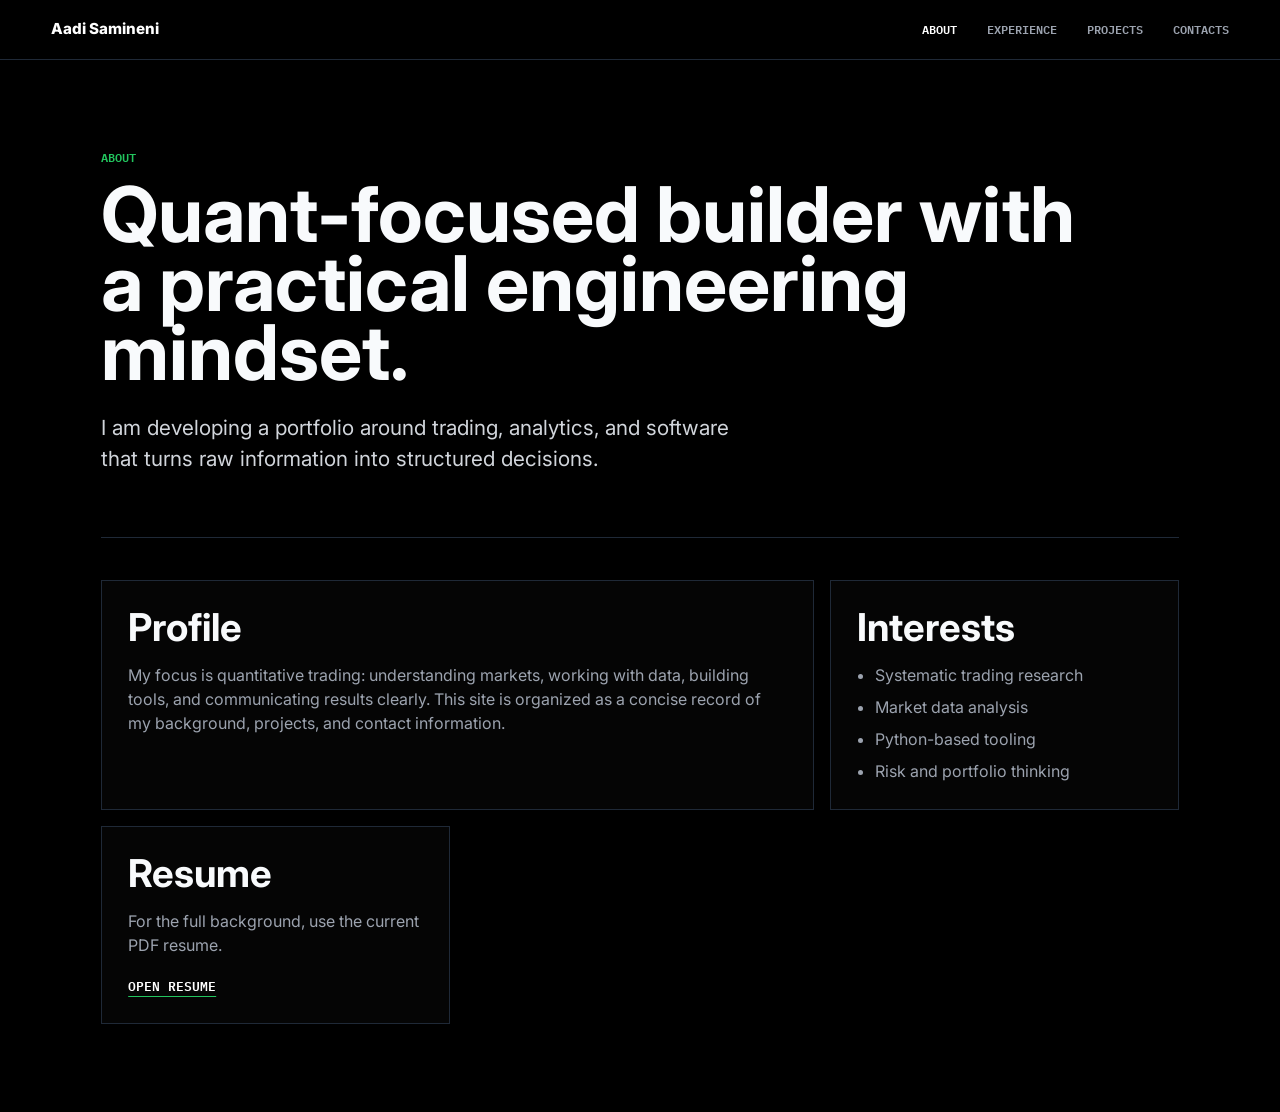
==== about.html @ a5d5c60a "Expand quantitative trading portfolio" ====
<!doctype html>
<html lang="en">
  <head>
    <meta charset="utf-8">
    <meta name="viewport" content="width=device-width, initial-scale=1">
    <meta name="description" content="About Aadi Samineni.">
    <title>About | Aadi Samineni</title>
    <link rel="preconnect" href="https://fonts.googleapis.com">
    <link rel="preconnect" href="https://fonts.gstatic.com" crossorigin>
    <link href="https://fonts.googleapis.com/css2?family=Inter:wght@400;500;600;700;800&family=IBM+Plex+Mono:wght@400;500;600&display=swap" rel="stylesheet">
    <link rel="stylesheet" href="styles.css">
  </head>
  <body>
    <header class="site-header">
      <a class="brand" href="index.html" aria-label="Aadi Samineni home">Aadi Samineni</a>
      <nav aria-label="Primary navigation">
        <a class="active" href="about.html">About</a>
        <a href="experience.html">Experience</a>
        <a href="projects.html">Projects</a>
        <a href="contact.html">Contacts</a>
      </nav>
    </header>

    <main class="page-shell">
      <section class="page-hero">
        <p class="eyebrow">About</p>
        <h1>Quant-focused builder with a practical engineering mindset.</h1>
        <p class="lede">
          I am developing a portfolio around trading, analytics, and software that
          turns raw information into structured decisions.
        </p>
      </section>

      <section class="content-grid">
        <article class="detail-panel wide">
          <h2>Profile</h2>
          <p>
            My focus is quantitative trading: understanding markets, working with
            data, building tools, and communicating results clearly. This site is
            organized as a concise record of my background, projects, and contact
            information.
          </p>
        </article>
        <article class="detail-panel">
          <h2>Interests</h2>
          <ul>
            <li>Systematic trading research</li>
            <li>Market data analysis</li>
            <li>Python-based tooling</li>
            <li>Risk and portfolio thinking</li>
          </ul>
        </article>
        <article class="detail-panel">
          <h2>Resume</h2>
          <p>For the full background, use the current PDF resume.</p>
          <a href="resume.pdf" target="_blank" rel="noopener">Open resume</a>
        </article>
      </section>
    </main>
  </body>
</html>
---- styles.css ----
:root {
  --bg: #000000;
  --ink: #f8fafc;
  --muted: #9ca3af;
  --soft: #d1d5db;
  --panel: #050505;
  --panel-strong: #0a0a0a;
  --line: #1f2937;
  --line-bright: #374151;
  --accent: #22c55e;
  --accent-soft: rgba(34, 197, 94, 0.14);
  --mono: "IBM Plex Mono", ui-monospace, SFMono-Regular, Menlo, Consolas, monospace;
  --sans: Inter, system-ui, -apple-system, BlinkMacSystemFont, "Segoe UI", sans-serif;
}

* {
  box-sizing: border-box;
}

html {
  scroll-behavior: smooth;
}

body {
  background: var(--bg);
  color: var(--ink);
  font-family: var(--sans);
  line-height: 1.5;
  margin: 0;
}

a {
  color: inherit;
}

.site-header {
  align-items: center;
  background: rgba(0, 0, 0, 0.88);
  border-bottom: 1px solid var(--line);
  display: flex;
  gap: 24px;
  justify-content: space-between;
  left: 0;
  padding: 18px clamp(18px, 4vw, 56px);
  position: fixed;
  right: 0;
  top: 0;
  z-index: 10;
  backdrop-filter: blur(18px);
}

.brand {
  color: #ffffff;
  font-size: 0.95rem;
  font-weight: 800;
  text-decoration: none;
}

nav {
  align-items: center;
  display: flex;
  gap: clamp(14px, 2.4vw, 30px);
  justify-content: flex-end;
}

nav a {
  color: var(--muted);
  font-family: var(--mono);
  font-size: 0.78rem;
  font-weight: 600;
  text-decoration: none;
  text-transform: uppercase;
}

nav a.active,
nav a:focus-visible,
nav a:hover {
  color: #ffffff;
  outline: none;
}

.hero {
  min-height: 100vh;
  overflow: hidden;
  position: relative;
}

.quant-hero {
  align-items: center;
  display: grid;
  gap: clamp(36px, 6vw, 88px);
  grid-template-columns: minmax(0, 0.95fr) minmax(320px, 0.78fr);
  padding: 140px clamp(20px, 6vw, 96px) 76px;
}

.hero-content {
  max-width: 780px;
  position: relative;
  z-index: 1;
}

.eyebrow,
.section-kicker,
.project-label {
  color: var(--accent);
  font-family: var(--mono);
  font-size: 0.76rem;
  font-weight: 600;
  letter-spacing: 0;
  margin: 0 0 14px;
  text-transform: uppercase;
}

h1,
h2,
h3,
p {
  margin-top: 0;
}

h1 {
  font-size: clamp(3.2rem, 9vw, 8.5rem);
  letter-spacing: 0;
  line-height: 0.9;
  margin-bottom: 24px;
}

h2 {
  font-size: clamp(1.45rem, 3vw, 2.8rem);
  letter-spacing: 0;
  line-height: 1.05;
  margin-bottom: 16px;
}

h3 {
  font-size: 1.12rem;
  line-height: 1.2;
  margin-bottom: 12px;
}

.lede {
  color: var(--soft);
  font-size: clamp(1.05rem, 1.8vw, 1.3rem);
  max-width: 660px;
}

.hero-actions {
  display: flex;
  flex-wrap: wrap;
  gap: 12px;
  margin-top: 34px;
}

.button {
  align-items: center;
  border: 1px solid var(--line-bright);
  display: inline-flex;
  font-family: var(--mono);
  font-size: 0.82rem;
  font-weight: 600;
  min-height: 48px;
  padding: 13px 18px;
  text-decoration: none;
  text-transform: uppercase;
}

.button.primary {
  background: #ffffff;
  border-color: #ffffff;
  color: #000000;
}

.button.secondary {
  background: transparent;
  color: #ffffff;
}

.button:focus-visible,
.button:hover {
  border-color: var(--accent);
  outline: none;
}

.market-panel {
  background: linear-gradient(180deg, var(--panel-strong), var(--panel));
  border: 1px solid var(--line);
  min-height: 420px;
  padding: 22px;
  position: relative;
}

.ticker-row {
  border-bottom: 1px solid var(--line);
  color: var(--accent);
  display: grid;
  font-family: var(--mono);
  font-size: 0.78rem;
  gap: 10px;
  grid-template-columns: repeat(4, minmax(0, 1fr));
  padding-bottom: 18px;
}

.chart-grid {
  align-items: end;
  border-bottom: 1px solid var(--line);
  display: grid;
  gap: 14px;
  grid-template-columns: repeat(8, minmax(0, 1fr));
  height: 290px;
  padding: 42px 4px 0;
}

.bar {
  background: linear-gradient(180deg, #e5e7eb, #374151);
  display: block;
  min-height: 36px;
}

.bar-1 { height: 46%; }
.bar-2 { height: 64%; }
.bar-3 { height: 38%; }
.bar-4 { height: 72%; }
.bar-5 { height: 52%; }
.bar-6 { height: 84%; }
.bar-7 { height: 68%; }
.bar-8 { height: 91%; }

.signal-line {
  background: var(--accent);
  height: 1px;
  left: 22px;
  position: absolute;
  right: 22px;
  top: 58%;
}

.section,
.page-shell {
  margin: 0 auto;
  max-width: 1180px;
  padding: 88px clamp(20px, 4vw, 56px);
}

.snapshot-section {
  border-top: 1px solid var(--line);
}

.section-heading {
  max-width: 820px;
  margin-bottom: 28px;
}

.metric-grid,
.content-grid,
.project-grid {
  display: grid;
  gap: 16px;
  grid-template-columns: repeat(3, minmax(0, 1fr));
}

.metric-card,
.detail-panel,
.project-card,
.timeline-item,
.contact-list {
  background: var(--panel);
  border: 1px solid var(--line);
  padding: 26px;
}

.metric-card span {
  color: var(--accent);
  display: block;
  font-family: var(--mono);
  font-size: 0.78rem;
  margin-bottom: 34px;
}

.metric-card p,
.detail-panel p,
.project-card p,
.timeline-item p,
.contact-list span {
  color: var(--muted);
}

.page-shell {
  padding-top: 148px;
}

.page-hero {
  border-bottom: 1px solid var(--line);
  margin-bottom: 42px;
  padding-bottom: 42px;
}

.page-hero h1 {
  font-size: clamp(2.6rem, 6vw, 5.8rem);
  max-width: 1020px;
}

.wide {
  grid-column: span 2;
}

ul {
  color: var(--muted);
  margin: 0;
  padding-left: 18px;
}

li + li {
  margin-top: 8px;
}

.detail-panel a,
.project-card a,
.timeline-item a,
.contact-list a {
  color: #ffffff;
  font-family: var(--mono);
  font-size: 0.82rem;
  font-weight: 600;
  text-decoration-color: var(--accent);
  text-underline-offset: 5px;
  text-transform: uppercase;
}

.timeline {
  display: grid;
  gap: 16px;
}

.timeline-item {
  display: grid;
  gap: 24px;
  grid-template-columns: minmax(220px, 0.45fr) minmax(0, 1fr);
}

.timeline-heading {
  border-right: 1px solid var(--line);
  padding-right: 24px;
}

.timeline-heading h2 {
  font-size: clamp(1.35rem, 2.4vw, 2.05rem);
  margin-bottom: 10px;
}

.timeline-meta {
  color: var(--soft);
  font-size: 0.95rem;
  margin: 0;
}

.timeline-list {
  display: grid;
  gap: 10px;
  padding-left: 18px;
}

.timeline-list li {
  margin: 0;
}

.education-item p {
  margin-bottom: 18px;
}

.page-grid {
  grid-template-columns: repeat(3, minmax(0, 1fr));
}

.contact-list {
  display: grid;
  gap: 16px;
  max-width: 560px;
}

@media (max-width: 860px) {
  .site-header {
    align-items: flex-start;
    flex-direction: column;
    gap: 12px;
  }

  nav {
    flex-wrap: wrap;
    justify-content: flex-start;
  }

  .quant-hero,
  .metric-grid,
  .content-grid,
  .project-grid,
  .timeline-item {
    grid-template-columns: 1fr;
  }

  .timeline-heading {
    border-right: 0;
    border-bottom: 1px solid var(--line);
    padding-bottom: 20px;
    padding-right: 0;
  }

  .market-panel {
    min-height: 320px;
  }

  .chart-grid {
    height: 210px;
  }

  .wide {
    grid-column: auto;
  }

  .page-shell {
    padding-top: 170px;
  }
}

@media (max-width: 520px) {
  .site-header {
    padding: 14px 16px;
  }

  nav {
    gap: 10px 14px;
  }

  nav a {
    font-size: 0.7rem;
  }

  .quant-hero {
    padding-left: 16px;
    padding-right: 16px;
  }

  .ticker-row {
    grid-template-columns: repeat(2, minmax(0, 1fr));
  }

  .button {
    justify-content: center;
    width: 100%;
  }
}
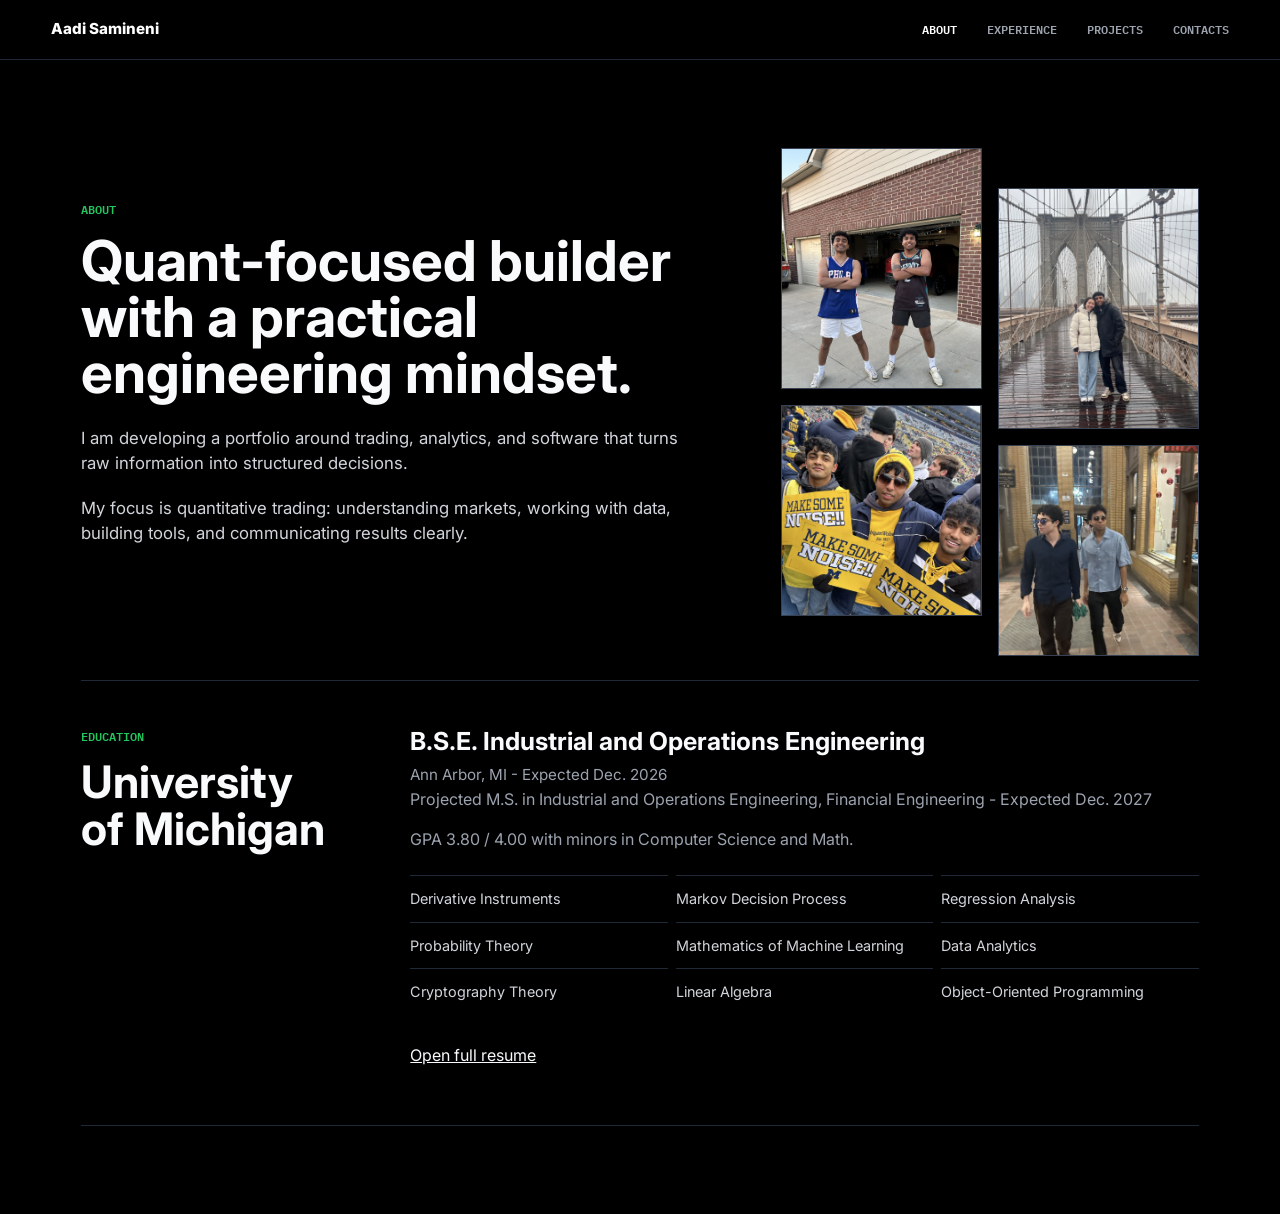
==== commit 713c2a96: "Redesign about page and add math project" ====
--- a/about.html
+++ b/about.html
@@ -21,40 +21,58 @@
       </nav>
     </header>
 
-    <main class="page-shell">
-      <section class="page-hero">
-        <p class="eyebrow">About</p>
-        <h1>Quant-focused builder with a practical engineering mindset.</h1>
-        <p class="lede">
-          I am developing a portfolio around trading, analytics, and software that
-          turns raw information into structured decisions.
-        </p>
+    <main class="page-shell about-page">
+      <section class="about-intro">
+        <div class="about-copy">
+          <p class="eyebrow">About</p>
+          <h1>Quant-focused builder with a practical engineering mindset.</h1>
+          <p>
+            I am developing a portfolio around trading, analytics, and software
+            that turns raw information into structured decisions.
+          </p>
+          <p>
+            My focus is quantitative trading: understanding markets, working
+            with data, building tools, and communicating results clearly.
+          </p>
+        </div>
+        <div class="about-photo-grid" aria-label="About page images">
+          <img class="about-photo about-photo-basketball" src="assets/about-basketball.jpg" alt="Aadi with a friend in basketball jerseys">
+          <img class="about-photo about-photo-brooklyn" src="assets/about-brooklyn.jpg" alt="Aadi on the Brooklyn Bridge">
+          <img class="about-photo about-photo-michigan" src="assets/about-michigan-game.jpg" alt="Aadi with friends at a Michigan football game">
+          <img class="about-photo about-photo-arcade" src="assets/about-arcade.jpg" alt="Aadi walking with a friend in an arcade">
+        </div>
       </section>
 
-      <section class="content-grid">
-        <article class="detail-panel wide">
-          <h2>Profile</h2>
+      <section class="about-education">
+        <div class="education-heading">
+          <p class="eyebrow">Education</p>
+          <h2>University of Michigan</h2>
+        </div>
+        <div class="education-body">
+          <h3>B.S.E. Industrial and Operations Engineering</h3>
+          <p class="timeline-meta">
+            Ann Arbor, MI - Expected Dec. 2026
+          </p>
           <p>
-            My focus is quantitative trading: understanding markets, working with
-            data, building tools, and communicating results clearly. This site is
-            organized as a concise record of my background, projects, and contact
-            information.
+            Projected M.S. in Industrial and Operations Engineering,
+            Financial Engineering - Expected Dec. 2027
           </p>
-        </article>
-        <article class="detail-panel">
-          <h2>Interests</h2>
-          <ul>
-            <li>Systematic trading research</li>
-            <li>Market data analysis</li>
-            <li>Python-based tooling</li>
-            <li>Risk and portfolio thinking</li>
-          </ul>
-        </article>
-        <article class="detail-panel">
-          <h2>Resume</h2>
-          <p>For the full background, use the current PDF resume.</p>
-          <a href="resume.pdf" target="_blank" rel="noopener">Open resume</a>
-        </article>
+          <p>
+            GPA 3.80 / 4.00 with minors in Computer Science and Math.
+          </p>
+          <div class="course-grid" aria-label="Relevant coursework">
+            <span>Derivative Instruments</span>
+            <span>Markov Decision Process</span>
+            <span>Regression Analysis</span>
+            <span>Probability Theory</span>
+            <span>Mathematics of Machine Learning</span>
+            <span>Data Analytics</span>
+            <span>Cryptography Theory</span>
+            <span>Linear Algebra</span>
+            <span>Object-Oriented Programming</span>
+          </div>
+          <a href="resume.pdf" target="_blank" rel="noopener">Open full resume</a>
+        </div>
       </section>
     </main>
   </body>
--- a/styles.css
+++ b/styles.css
@@ -284,6 +284,15 @@
   color: var(--muted);
 }
 
+.project-card .project-date {
+  color: var(--soft);
+  font-family: var(--mono);
+  font-size: 0.78rem;
+  font-weight: 600;
+  margin-bottom: 18px;
+  text-transform: uppercase;
+}
+
 .page-shell {
   padding-top: 148px;
 }
@@ -297,6 +306,113 @@
 .page-hero h1 {
   font-size: clamp(2.6rem, 6vw, 5.8rem);
   max-width: 1020px;
+}
+
+.about-page {
+  max-width: 1220px;
+}
+
+.about-intro {
+  align-items: center;
+  border-bottom: 1px solid var(--line);
+  display: grid;
+  gap: clamp(36px, 7vw, 92px);
+  grid-template-columns: minmax(0, 1.05fr) minmax(340px, 0.72fr);
+  padding-bottom: 64px;
+}
+
+.about-copy {
+  max-width: 680px;
+}
+
+.about-copy h1 {
+  font-size: clamp(2.35rem, 4.4vw, 4.15rem);
+  line-height: 1;
+  max-width: 680px;
+}
+
+.about-copy p:not(.eyebrow) {
+  color: var(--soft);
+  font-size: 1.05rem;
+  max-width: 680px;
+}
+
+.about-copy p:not(.eyebrow) + p {
+  margin-top: 20px;
+}
+
+.about-photo-grid {
+  display: grid;
+  gap: 16px;
+  grid-template-columns: repeat(2, minmax(0, 1fr));
+}
+
+.about-photo {
+  border: 1px solid var(--line-bright);
+  display: block;
+  height: 100%;
+  object-fit: cover;
+  width: 100%;
+}
+
+.about-photo-basketball {
+  aspect-ratio: 1;
+  object-position: center 42%;
+}
+
+.about-photo-brooklyn {
+  aspect-ratio: 1;
+  margin-top: 40px;
+  object-position: center 52%;
+}
+
+.about-photo-michigan {
+  aspect-ratio: 1.18 / 1;
+  object-position: center 34%;
+}
+
+.about-photo-arcade {
+  aspect-ratio: 1.18 / 1;
+  margin-top: 40px;
+  object-position: center 38%;
+}
+
+.about-education {
+  border-bottom: 1px solid var(--line);
+  display: grid;
+  gap: clamp(28px, 6vw, 84px);
+  grid-template-columns: minmax(220px, 0.32fr) minmax(0, 1fr);
+  padding: 46px 0 58px;
+}
+
+.education-heading h2 {
+  font-size: clamp(1.8rem, 3.5vw, 3rem);
+  max-width: 300px;
+}
+
+.education-body h3 {
+  font-size: clamp(1.25rem, 2vw, 1.55rem);
+  margin-bottom: 8px;
+}
+
+.education-body p {
+  color: var(--muted);
+  max-width: 760px;
+}
+
+.course-grid {
+  display: grid;
+  gap: 0 8px;
+  grid-template-columns: repeat(3, minmax(0, 1fr));
+  margin: 24px 0 28px;
+}
+
+.course-grid span {
+  border-top: 1px solid var(--line);
+  color: var(--soft);
+  display: block;
+  font-size: 0.9rem;
+  padding: 12px 0;
 }
 
 .wide {
@@ -390,6 +506,8 @@
   }
 
   .quant-hero,
+  .about-intro,
+  .about-education,
   .metric-grid,
   .content-grid,
   .project-grid,
@@ -419,6 +537,23 @@
   .page-shell {
     padding-top: 170px;
   }
+
+  .about-copy {
+    max-width: none;
+  }
+
+  .about-photo-grid {
+    max-width: 620px;
+  }
+
+  .about-photo-brooklyn,
+  .about-photo-arcade {
+    margin-top: 0;
+  }
+
+  .course-grid {
+    grid-template-columns: repeat(2, minmax(0, 1fr));
+  }
 }
 
 @media (max-width: 520px) {
@@ -447,4 +582,16 @@
     justify-content: center;
     width: 100%;
   }
-}
+
+  .about-photo-grid,
+  .course-grid {
+    grid-template-columns: 1fr;
+  }
+
+  .about-photo-basketball,
+  .about-photo-brooklyn,
+  .about-photo-michigan,
+  .about-photo-arcade {
+    aspect-ratio: 1;
+  }
+}
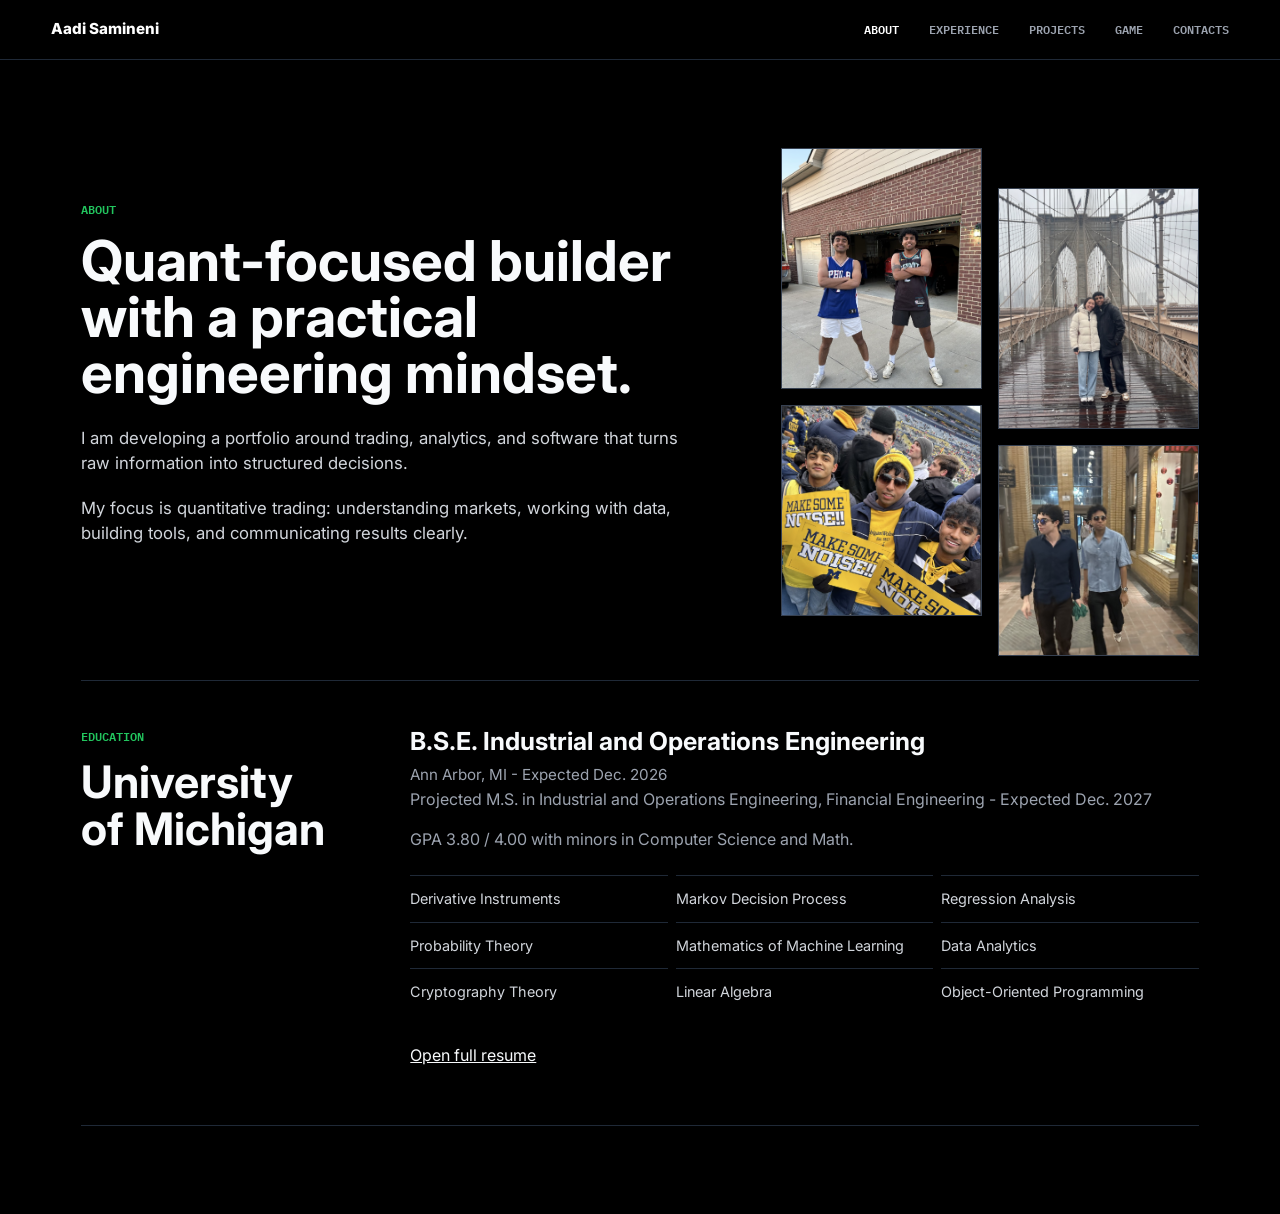
==== commit 3209fbe9: "Add market making game" ====
--- a/about.html
+++ b/about.html
@@ -8,7 +8,7 @@
     <link rel="preconnect" href="https://fonts.googleapis.com">
     <link rel="preconnect" href="https://fonts.gstatic.com" crossorigin>
     <link href="https://fonts.googleapis.com/css2?family=Inter:wght@400;500;600;700;800&family=IBM+Plex+Mono:wght@400;500;600&display=swap" rel="stylesheet">
-    <link rel="stylesheet" href="styles.css">
+    <link rel="stylesheet" href="styles.css?v=20260610-game">
   </head>
   <body>
     <header class="site-header">
@@ -17,6 +17,7 @@
         <a class="active" href="about.html">About</a>
         <a href="experience.html">Experience</a>
         <a href="projects.html">Projects</a>
+        <a href="/game">Game</a>
         <a href="contact.html">Contacts</a>
       </nav>
     </header>
--- a/styles.css
+++ b/styles.css
@@ -181,6 +181,38 @@
   outline: none;
 }
 
+.home-photo-grid {
+  align-items: end;
+  display: grid;
+  gap: 16px;
+  grid-template-columns: minmax(0, 0.9fr) minmax(0, 1fr);
+  justify-self: center;
+  max-width: 75%;
+}
+
+.home-photo {
+  border: 1px solid var(--line-bright);
+  display: block;
+  object-fit: cover;
+  width: 100%;
+}
+
+.home-photo-primary {
+  aspect-ratio: 0.92 / 1;
+  object-position: center 45%;
+}
+
+.home-photo-secondary {
+  aspect-ratio: 0.92 / 1;
+  object-position: center 46%;
+}
+
+.home-photo-wide {
+  aspect-ratio: 2 / 1;
+  grid-column: 1 / -1;
+  object-position: center 42%;
+}
+
 .market-panel {
   background: linear-gradient(180deg, var(--panel-strong), var(--panel));
   border: 1px solid var(--line);
@@ -493,6 +525,147 @@
   max-width: 560px;
 }
 
+.game-page {
+  max-width: 1220px;
+}
+
+.game-layout {
+  align-items: start;
+  display: grid;
+  gap: 16px;
+  grid-template-columns: minmax(0, 1fr) minmax(280px, 0.38fr);
+}
+
+.game-card,
+.stats-card {
+  background: var(--panel);
+  border: 1px solid var(--line);
+  padding: clamp(22px, 3vw, 34px);
+}
+
+.game-card-header {
+  align-items: center;
+  display: flex;
+  gap: 14px;
+  justify-content: space-between;
+  margin-bottom: 24px;
+}
+
+.game-tag,
+.game-round {
+  font-family: var(--mono);
+  font-size: 0.76rem;
+  font-weight: 600;
+  letter-spacing: 0;
+  margin: 0;
+  text-transform: uppercase;
+}
+
+.game-tag {
+  background: var(--accent-soft);
+  border: 1px solid rgba(34, 197, 94, 0.3);
+  color: var(--accent);
+  padding: 6px 10px;
+}
+
+.game-round {
+  color: var(--muted);
+}
+
+.game-card h2 {
+  font-size: clamp(1.6rem, 3vw, 2.7rem);
+  max-width: 860px;
+}
+
+.quote-form {
+  display: grid;
+  gap: 14px;
+  grid-template-columns: repeat(2, minmax(0, 1fr)) auto;
+  margin-top: 28px;
+}
+
+.quote-form label {
+  display: grid;
+  gap: 8px;
+}
+
+.quote-form span,
+.result-grid span,
+.stats-grid span {
+  color: var(--muted);
+  font-family: var(--mono);
+  font-size: 0.76rem;
+  font-weight: 600;
+  text-transform: uppercase;
+}
+
+.quote-form input {
+  background: #000000;
+  border: 1px solid var(--line-bright);
+  color: var(--ink);
+  font: inherit;
+  min-height: 48px;
+  padding: 12px 14px;
+  width: 100%;
+}
+
+.quote-form input:focus {
+  border-color: var(--accent);
+  outline: none;
+}
+
+.quote-form input:disabled {
+  color: var(--muted);
+}
+
+.form-error {
+  color: #fca5a5;
+  font-family: var(--mono);
+  font-size: 0.82rem;
+  margin: 14px 0 0;
+  min-height: 20px;
+}
+
+.result-panel {
+  border-top: 1px solid var(--line);
+  margin-top: 28px;
+  padding-top: 26px;
+}
+
+.result-grid,
+.stats-grid {
+  display: grid;
+  gap: 12px;
+}
+
+.result-grid {
+  grid-template-columns: repeat(3, minmax(0, 1fr));
+  margin-bottom: 20px;
+}
+
+.result-grid div,
+.stats-grid div {
+  border: 1px solid var(--line);
+  padding: 16px;
+}
+
+.result-grid strong,
+.stats-grid strong {
+  color: #ffffff;
+  display: block;
+  font-size: 1.35rem;
+  margin-top: 8px;
+}
+
+.result-panel p {
+  color: var(--soft);
+  margin-bottom: 22px;
+}
+
+.stats-grid {
+  grid-template-columns: 1fr;
+}
+
 @media (max-width: 860px) {
   .site-header {
     align-items: flex-start;
@@ -508,6 +681,7 @@
   .quant-hero,
   .about-intro,
   .about-education,
+  .game-layout,
   .metric-grid,
   .content-grid,
   .project-grid,
@@ -526,6 +700,14 @@
     min-height: 320px;
   }
 
+  .home-photo-grid {
+    max-width: min(465px, 100%);
+  }
+
+  .home-photo-secondary {
+    margin-bottom: 0;
+  }
+
   .chart-grid {
     height: 210px;
   }
@@ -554,6 +736,11 @@
   .course-grid {
     grid-template-columns: repeat(2, minmax(0, 1fr));
   }
+
+  .quote-form,
+  .result-grid {
+    grid-template-columns: 1fr;
+  }
 }
 
 @media (max-width: 520px) {
@@ -576,6 +763,16 @@
 
   .ticker-row {
     grid-template-columns: repeat(2, minmax(0, 1fr));
+  }
+
+  .home-photo-grid {
+    grid-template-columns: 1fr;
+  }
+
+  .home-photo-primary,
+  .home-photo-secondary,
+  .home-photo-wide {
+    aspect-ratio: 1.2 / 1;
   }
 
   .button {
